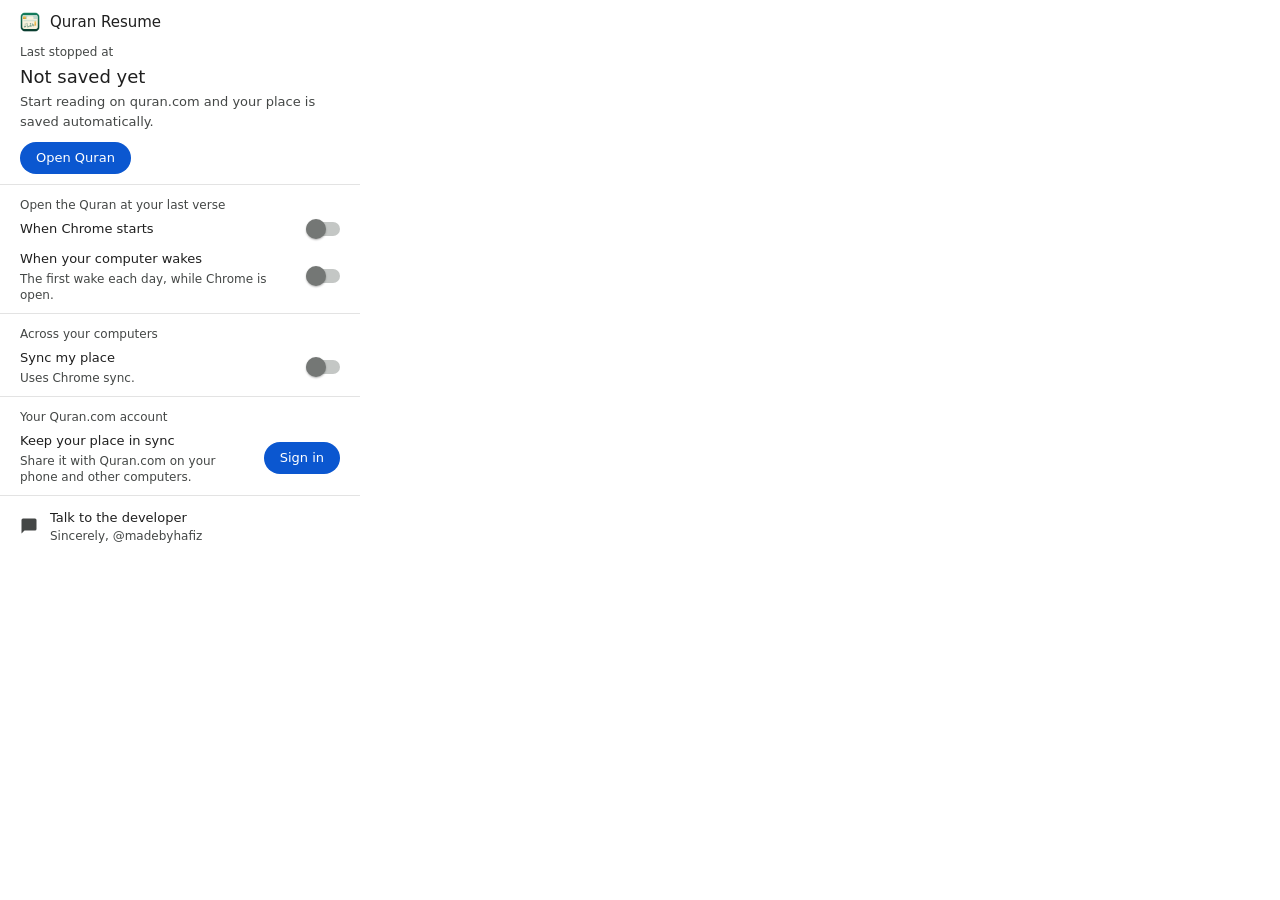
==== popup.html @ b9f40c89 "Quran Resume (Account): sync your place through Quran.com reading sessions" ====
<!doctype html>
<html lang="en">
<head>
  <meta charset="utf-8">
  <title>Quran Resume (Account)</title>
  <link rel="stylesheet" href="popup.css">
</head>
<body>
  <header>
    <img src="icons/icon32.png" alt="">
    <h1>Quran Resume</h1>
  </header>

  <section class="last">
    <div class="label">Last stopped at</div>
    <div class="verse" id="verse">Not saved yet</div>
    <div class="sub" id="verse-sub">Start reading on quran.com and your place is saved automatically.</div>
    <div class="actions"><button class="primary" id="open">Open Quran</button><button class="hint" id="shortcut" title="Change the shortcut"></button></div>
  </section>

  <hr>

  <section>
    <div class="label">Open the Quran at your last verse</div>
    <label class="row">
      <span>When Chrome starts</span>
      <span class="toggle"><input type="checkbox" id="startup"><span class="track"></span><span class="knob"></span></span>
    </label>
    <label class="row">
      <span>
        When your computer wakes
        <small>The first wake each day, while Chrome is open.</small>
      </span>
      <span class="toggle"><input type="checkbox" id="wake"><span class="track"></span><span class="knob"></span></span>
    </label>
  </section>

  <hr>

  <section>
    <div class="label">Across your computers</div>
    <label class="row">
      <span>
        Sync my place
        <small>Uses Chrome sync.</small>
      </span>
      <span class="toggle"><input type="checkbox" id="sync"><span class="track"></span><span class="knob"></span></span>
    </label>
  </section>

  <hr>

  <section id="account">
    <div class="label">Your Quran.com account</div>
    <div class="row" id="acct-off">
      <span>Keep your place in sync<small>Share it with Quran.com on your phone and other computers.</small></span>
      <button class="primary" id="signin">Sign in</button>
    </div>
    <div class="row" id="acct-on" hidden>
      <span>Signed in as <b id="acct-user"></b><small id="acct-sub"></small></span>
      <button class="secondary" id="signout">Sign out</button>
    </div>
    <p class="msg" id="acct-msg" hidden></p>
  </section>

  <hr>

  <button class="item" id="dev">
    <svg viewBox="0 0 24 24" aria-hidden="true"><path d="M20 2H4a2 2 0 0 0-2 2v18l4-4h14a2 2 0 0 0 2-2V4a2 2 0 0 0-2-2z" fill="currentColor"/></svg>
    <span>Talk to the developer<small>Sincerely, @madebyhafiz</small></span>
  </button>
  <script src="surahs.js"></script>
  <script src="popup.js"></script>
</body>
</html>
---- popup.css ----
:root { color-scheme: light dark; --bg:#fff; --fg:#1f1f1f; --muted:#444746; --line:#e3e3e3; --accent:#0b57d0; --accent-soft:#a8c7fa; --hover:rgba(0,0,0,.06);
        --track:#c4c7c5; --knob:#747775; --btn-bg:#0b57d0; --btn-fg:#fff; --outline:#747775; }
@media (prefers-color-scheme: dark) { :root { --bg:#2d2e30; --fg:#e3e3e3; --muted:#c4c7c5; --line:#444746; --accent:#a8c7fa; --accent-soft:#0842a0; --hover:rgba(255,255,255,.08);
        --track:#5f6368; --knob:#9aa0a6; --btn-bg:#a8c7fa; --btn-fg:#062e6f; --outline:#8e918f; } }
* { box-sizing: border-box; }
body { margin: 0; width: 360px; padding: 4px 0; background: var(--bg); color: var(--fg); font: 13px/20px system-ui, -apple-system, "Segoe UI", Roboto, sans-serif; }
header { display: flex; align-items: center; gap: 10px; padding: 8px 20px 6px; }
header img { width: 20px; height: 20px; border-radius: 4px; }
h1 { margin: 0; font-size: 15px; font-weight: 500; }
section { padding: 4px 20px; }
hr { border: 0; border-top: 1px solid var(--line); margin: 6px 0; }
.label { color: var(--muted); font-size: 12px; }
.verse { font-size: 18px; font-weight: 500; line-height: 26px; margin-top: 2px; }
.sub { color: var(--muted); margin-top: 2px; }
button { font: inherit; }
.actions { display: flex; align-items: center; gap: 8px; margin-top: 10px; }
#phone .actions { margin-top: 0; }
.hint { border: 0; background: none; color: var(--muted); font-size: 12px; cursor: pointer; padding: 4px 6px; border-radius: 6px; }
.hint:hover { background: var(--hover); }
/* Chrome's own button styles: filled for the main action, outlined for the rest. */
.secondary { border: 1px solid var(--outline); border-radius: 16px; padding: 5px 15px; background: none; color: var(--accent); font-weight: 500; cursor: pointer; }
.secondary:hover { background: var(--hover); }
.secondary:disabled { opacity: .6; cursor: default; }
.primary, .secondary { white-space: nowrap; }
.primary { border: 0; border-radius: 16px; padding: 6px 16px; background: var(--btn-bg); color: var(--btn-fg); font-weight: 500; cursor: pointer; }
.primary:hover { filter: brightness(1.08); }
.row { display: flex; align-items: center; justify-content: space-between; gap: 16px; cursor: pointer; }
.row small { display: block; color: var(--muted); font-size: 12px; line-height: 16px; margin-top: 2px; }
section .row { margin-top: 4px; }
.toggle { position: relative; width: 34px; height: 20px; flex: none; }
.toggle input { position: absolute; inset: 0; width: 100%; height: 100%; margin: 0; opacity: 0; cursor: pointer; z-index: 1; }
.track { position: absolute; left: 0; right: 0; top: 3px; height: 14px; border-radius: 7px; background: var(--track); transition: background .15s; }
.knob { position: absolute; left: 0; top: 0; width: 20px; height: 20px; border-radius: 50%; background: var(--knob); box-shadow: 0 1px 2px rgba(0,0,0,.3); transition: transform .15s, background .15s; }
input:checked ~ .track { background: var(--accent-soft); }
input:checked ~ .knob { background: var(--accent); transform: translateX(14px); }
input:focus-visible ~ .knob { outline: 2px solid var(--accent); outline-offset: 2px; }
.item { display: flex; align-items: center; gap: 12px; width: 100%; border: 0; background: none; color: var(--fg); padding: 6px 20px; text-align: left; cursor: pointer; }
.item:hover { background: var(--hover); }
.item svg { width: 18px; height: 18px; color: var(--muted); }
.item small { display: block; color: var(--muted); font-size: 12px; line-height: 16px; }
.desc { margin: 2px 0 10px; color: var(--muted); }
.note { display: block; color: var(--muted); font-size: 12px; line-height: 16px; margin-top: 8px; }
.qrrow { display: flex; gap: 14px; align-items: flex-start; margin: 8px 0 2px; }
.qrrow .desc { margin: 0 0 6px; }
#qr { width: 104px; height: 104px; flex: none; border-radius: 6px; border: 1px solid var(--line); background: #fff; }
.code { font-size: 20px; font-weight: 500; letter-spacing: 3px; font-variant-numeric: tabular-nums; }
.msg { margin: 8px 0 0; color: var(--muted); font-size: 12px; line-height: 16px; }
.primary:disabled { opacity: .6; cursor: default; }
[hidden] { display: none !important; } /* .qrrow and .actions set display, which would override it */
#phone-off, #phone-on { cursor: default; margin-top: 4px; }
section .row + .row { margin-top: 10px; }
#acct-off, #acct-on { cursor: default; margin-top: 4px; }
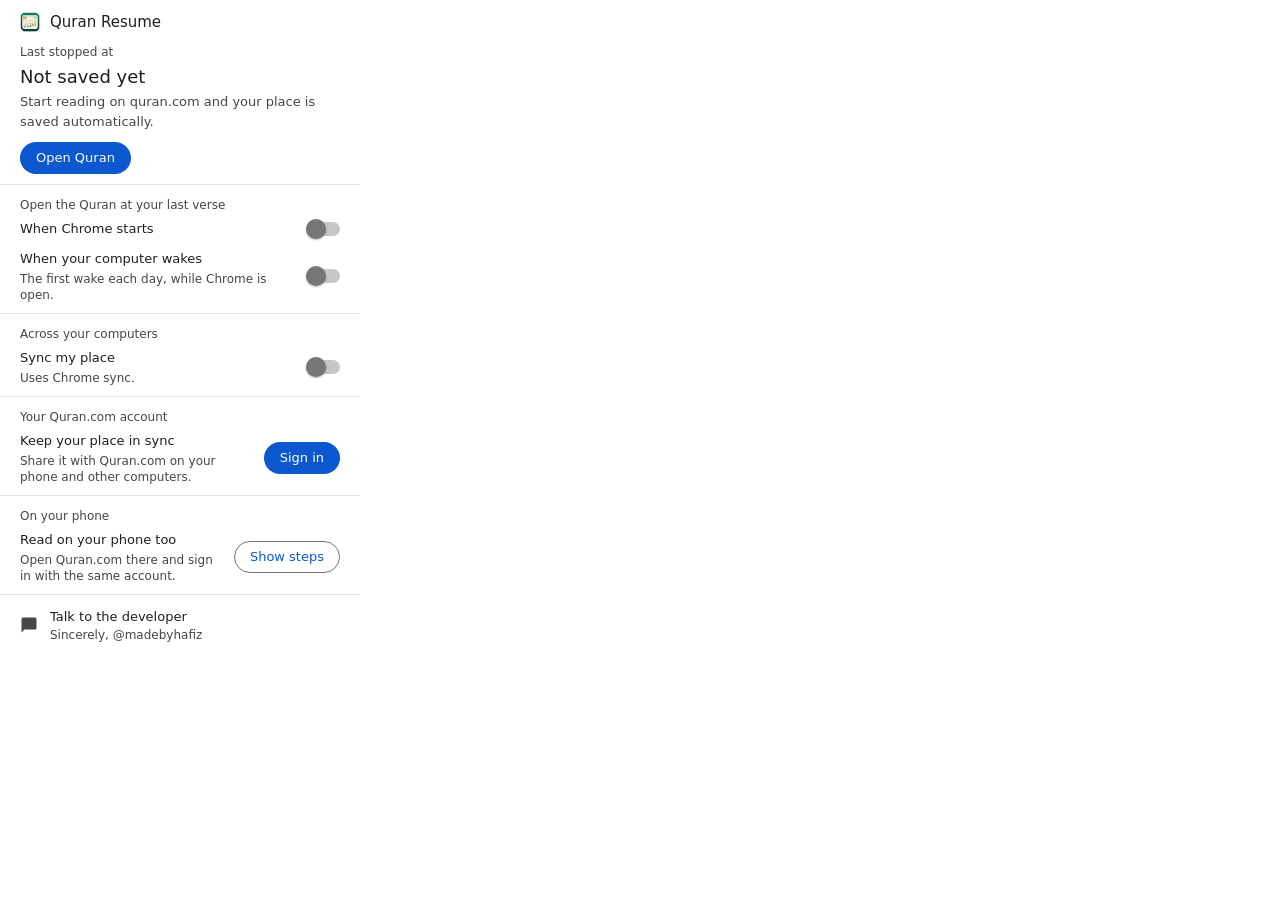
==== commit dd717d56: "Add phone setup guide with QR code to the menu and welcome page" ====
--- a/popup.html
+++ b/popup.html
@@ -65,11 +65,33 @@
 
   <hr>
 
+  <section id="phone">
+    <div class="label">On your phone</div>
+    <div class="row" id="phone-head">
+      <span>Read on your phone too<small>Open Quran.com there and sign in with the same account.</small></span>
+      <button class="secondary" id="phone-toggle" aria-expanded="false">Show steps</button>
+    </div>
+    <div id="phone-steps" hidden>
+      <div class="qrrow">
+        <canvas id="qr" width="104" height="104" aria-label="QR code for quran.com" role="img"></canvas>
+        <ol class="steps">
+          <li>Scan this code with your phone's camera to open quran.com.</li>
+          <li>Sign in with the same Quran.com account you use here.</li>
+          <li>Install it. iPhone: Share, then Add to Home Screen. Android: menu, then Install app.</li>
+        </ol>
+      </div>
+      <small class="note">Read from that app and your place follows you here, and the other way round.</small>
+    </div>
+  </section>
+
+  <hr>
+
   <button class="item" id="dev">
     <svg viewBox="0 0 24 24" aria-hidden="true"><path d="M20 2H4a2 2 0 0 0-2 2v18l4-4h14a2 2 0 0 0 2-2V4a2 2 0 0 0-2-2z" fill="currentColor"/></svg>
     <span>Talk to the developer<small>Sincerely, @madebyhafiz</small></span>
   </button>
   <script src="surahs.js"></script>
+  <script src="vendor/qrcode.js"></script>
   <script src="popup.js"></script>
 </body>
 </html>
--- a/popup.css
+++ b/popup.css
@@ -50,3 +50,7 @@
 #phone-off, #phone-on { cursor: default; margin-top: 4px; }
 section .row + .row { margin-top: 10px; }
 #acct-off, #acct-on { cursor: default; margin-top: 4px; }
+#phone-head { cursor: default; margin-top: 4px; }
+.steps { margin: 0; padding-left: 18px; color: var(--muted); }
+.steps li { margin-bottom: 4px; }
+.qrrow { margin-top: 10px; }
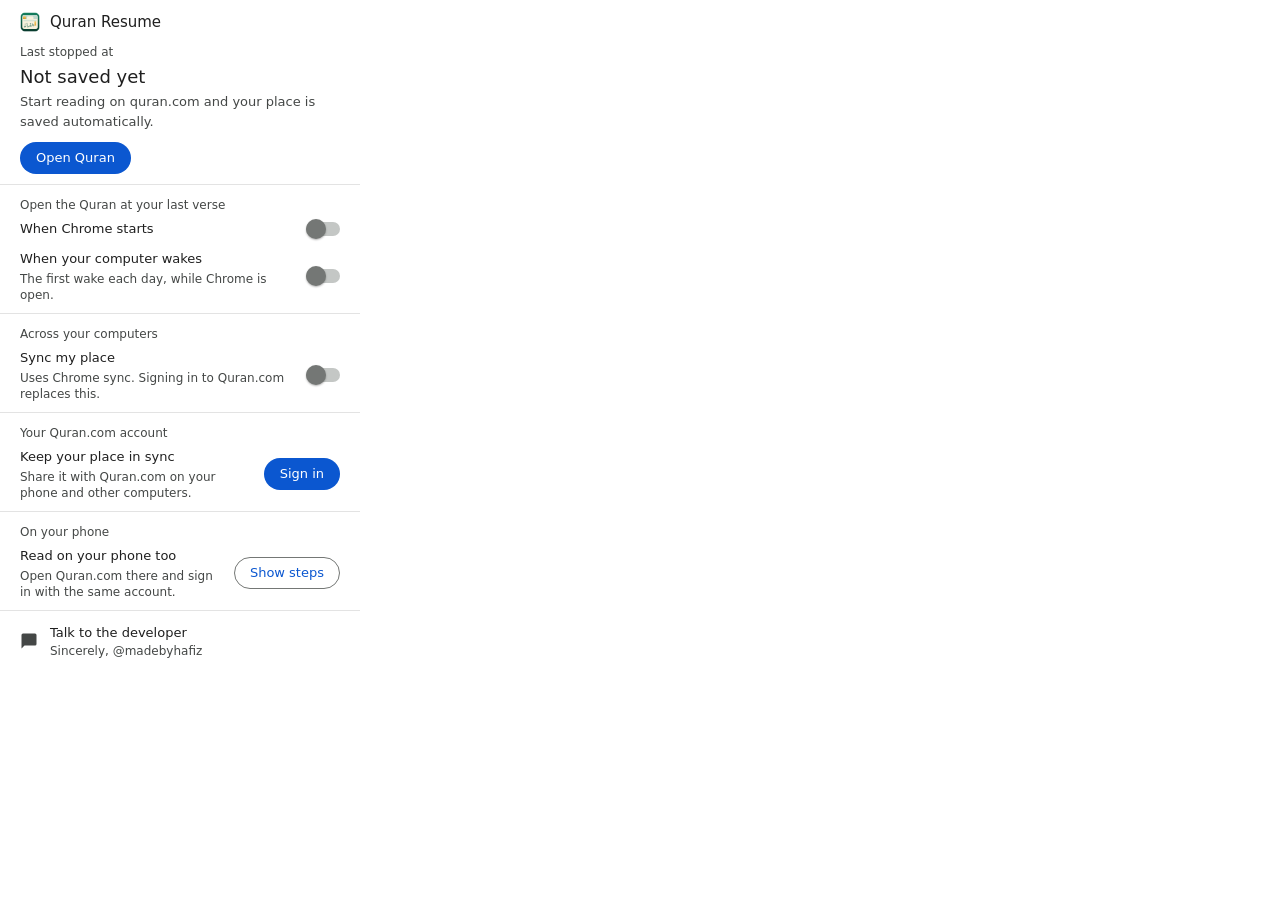
==== commit edd68a6b: "Chrome sync only applies while signed out of Quran.com" ====
--- a/popup.html
+++ b/popup.html
@@ -35,14 +35,14 @@
     </label>
   </section>
 
-  <hr>
+  <hr id="sync-sep">
 
-  <section>
+  <section id="sync-block">
     <div class="label">Across your computers</div>
     <label class="row">
       <span>
         Sync my place
-        <small>Uses Chrome sync.</small>
+        <small>Uses Chrome sync. Signing in to Quran.com replaces this.</small>
       </span>
       <span class="toggle"><input type="checkbox" id="sync"><span class="track"></span><span class="knob"></span></span>
     </label>
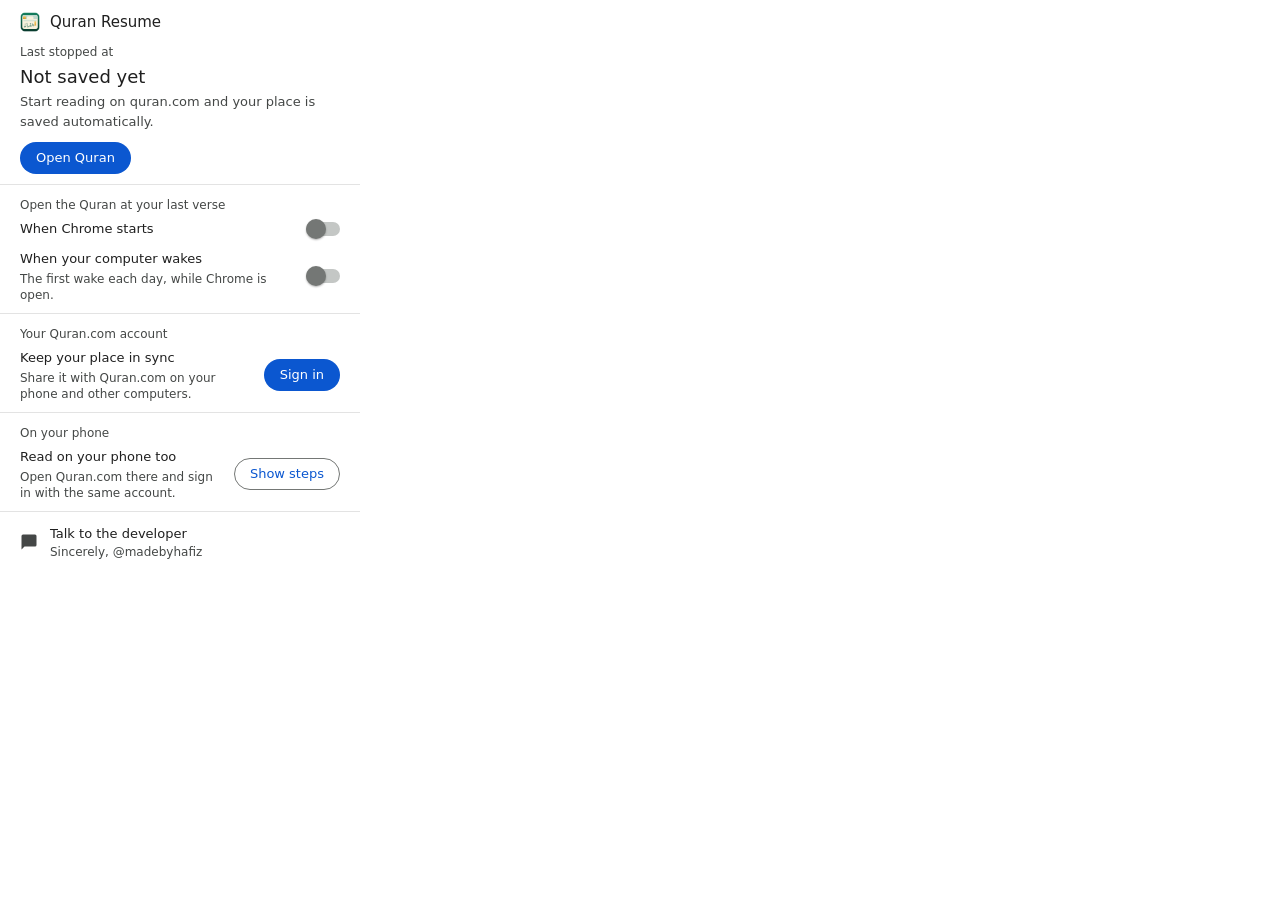
==== commit 93be2f35: "Remove Chrome sync: Quran.com account is the only sync" ====
--- a/popup.html
+++ b/popup.html
@@ -32,19 +32,6 @@
         <small>The first wake each day, while Chrome is open.</small>
       </span>
       <span class="toggle"><input type="checkbox" id="wake"><span class="track"></span><span class="knob"></span></span>
-    </label>
-  </section>
-
-  <hr id="sync-sep">
-
-  <section id="sync-block">
-    <div class="label">Across your computers</div>
-    <label class="row">
-      <span>
-        Sync my place
-        <small>Uses Chrome sync. Signing in to Quran.com replaces this.</small>
-      </span>
-      <span class="toggle"><input type="checkbox" id="sync"><span class="track"></span><span class="knob"></span></span>
     </label>
   </section>
 
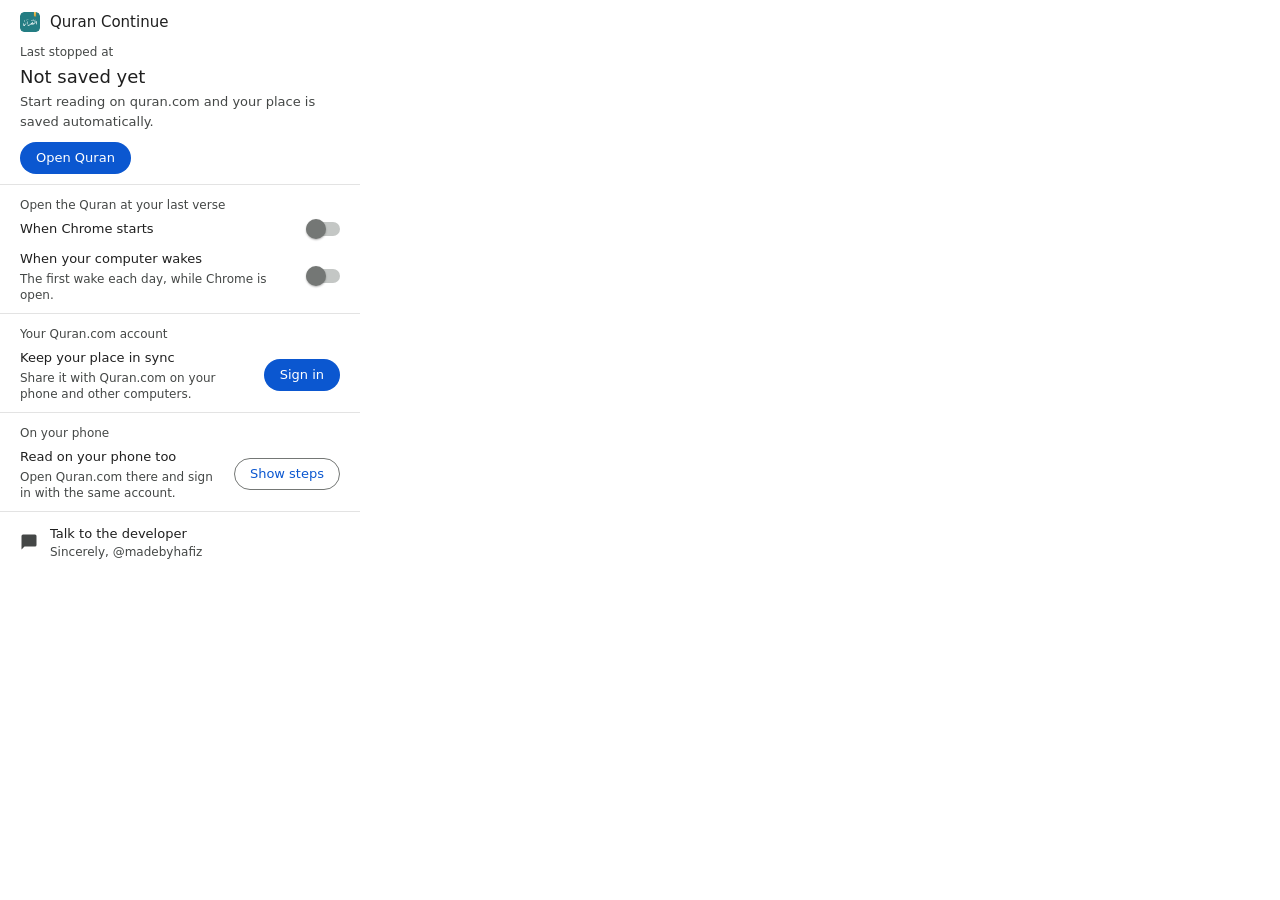
==== commit 62e09b73: "Rename to Quran Continue; keep the signing key outside the extension folder" ====
--- a/popup.html
+++ b/popup.html
@@ -2,13 +2,13 @@
 <html lang="en">
 <head>
   <meta charset="utf-8">
-  <title>Quran Resume (Account)</title>
+  <title>Quran Continue</title>
   <link rel="stylesheet" href="popup.css">
 </head>
 <body>
   <header>
     <img src="icons/icon32.png" alt="">
-    <h1>Quran Resume</h1>
+    <h1>Quran Continue</h1>
   </header>
 
   <section class="last">
--- a/popup.css
+++ b/popup.css
@@ -14,7 +14,6 @@
 .sub { color: var(--muted); margin-top: 2px; }
 button { font: inherit; }
 .actions { display: flex; align-items: center; gap: 8px; margin-top: 10px; }
-#phone .actions { margin-top: 0; }
 .hint { border: 0; background: none; color: var(--muted); font-size: 12px; cursor: pointer; padding: 4px 6px; border-radius: 6px; }
 .hint:hover { background: var(--hover); }
 /* Chrome's own button styles: filled for the main action, outlined for the rest. */
@@ -38,16 +37,12 @@
 .item:hover { background: var(--hover); }
 .item svg { width: 18px; height: 18px; color: var(--muted); }
 .item small { display: block; color: var(--muted); font-size: 12px; line-height: 16px; }
-.desc { margin: 2px 0 10px; color: var(--muted); }
 .note { display: block; color: var(--muted); font-size: 12px; line-height: 16px; margin-top: 8px; }
 .qrrow { display: flex; gap: 14px; align-items: flex-start; margin: 8px 0 2px; }
-.qrrow .desc { margin: 0 0 6px; }
-#qr { width: 104px; height: 104px; flex: none; border-radius: 6px; border: 1px solid var(--line); background: #fff; }
-.code { font-size: 20px; font-weight: 500; letter-spacing: 3px; font-variant-numeric: tabular-nums; }
+.qrrow #qr { width: 104px; height: 104px; flex: none; border-radius: 6px; border: 1px solid var(--line); background: #fff; }
 .msg { margin: 8px 0 0; color: var(--muted); font-size: 12px; line-height: 16px; }
 .primary:disabled { opacity: .6; cursor: default; }
 [hidden] { display: none !important; } /* .qrrow and .actions set display, which would override it */
-#phone-off, #phone-on { cursor: default; margin-top: 4px; }
 section .row + .row { margin-top: 10px; }
 #acct-off, #acct-on { cursor: default; margin-top: 4px; }
 #phone-head { cursor: default; margin-top: 4px; }
